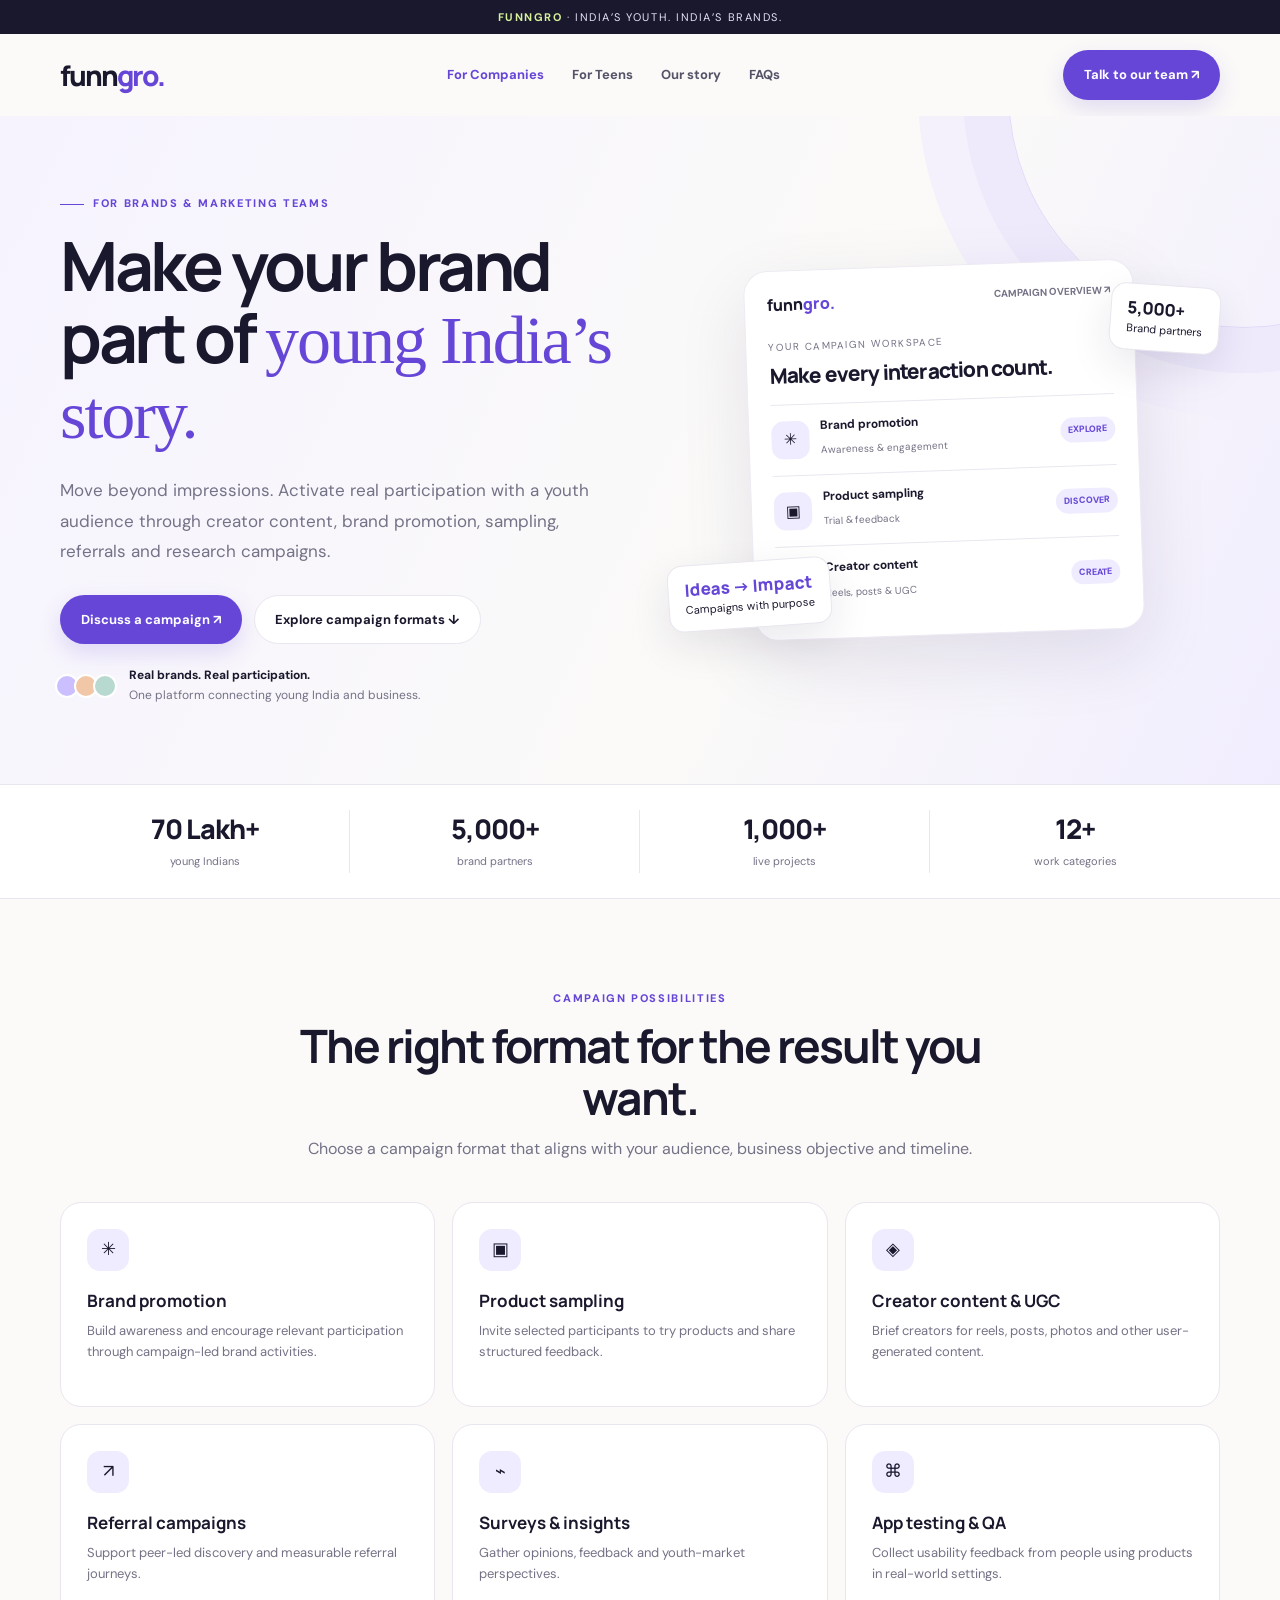
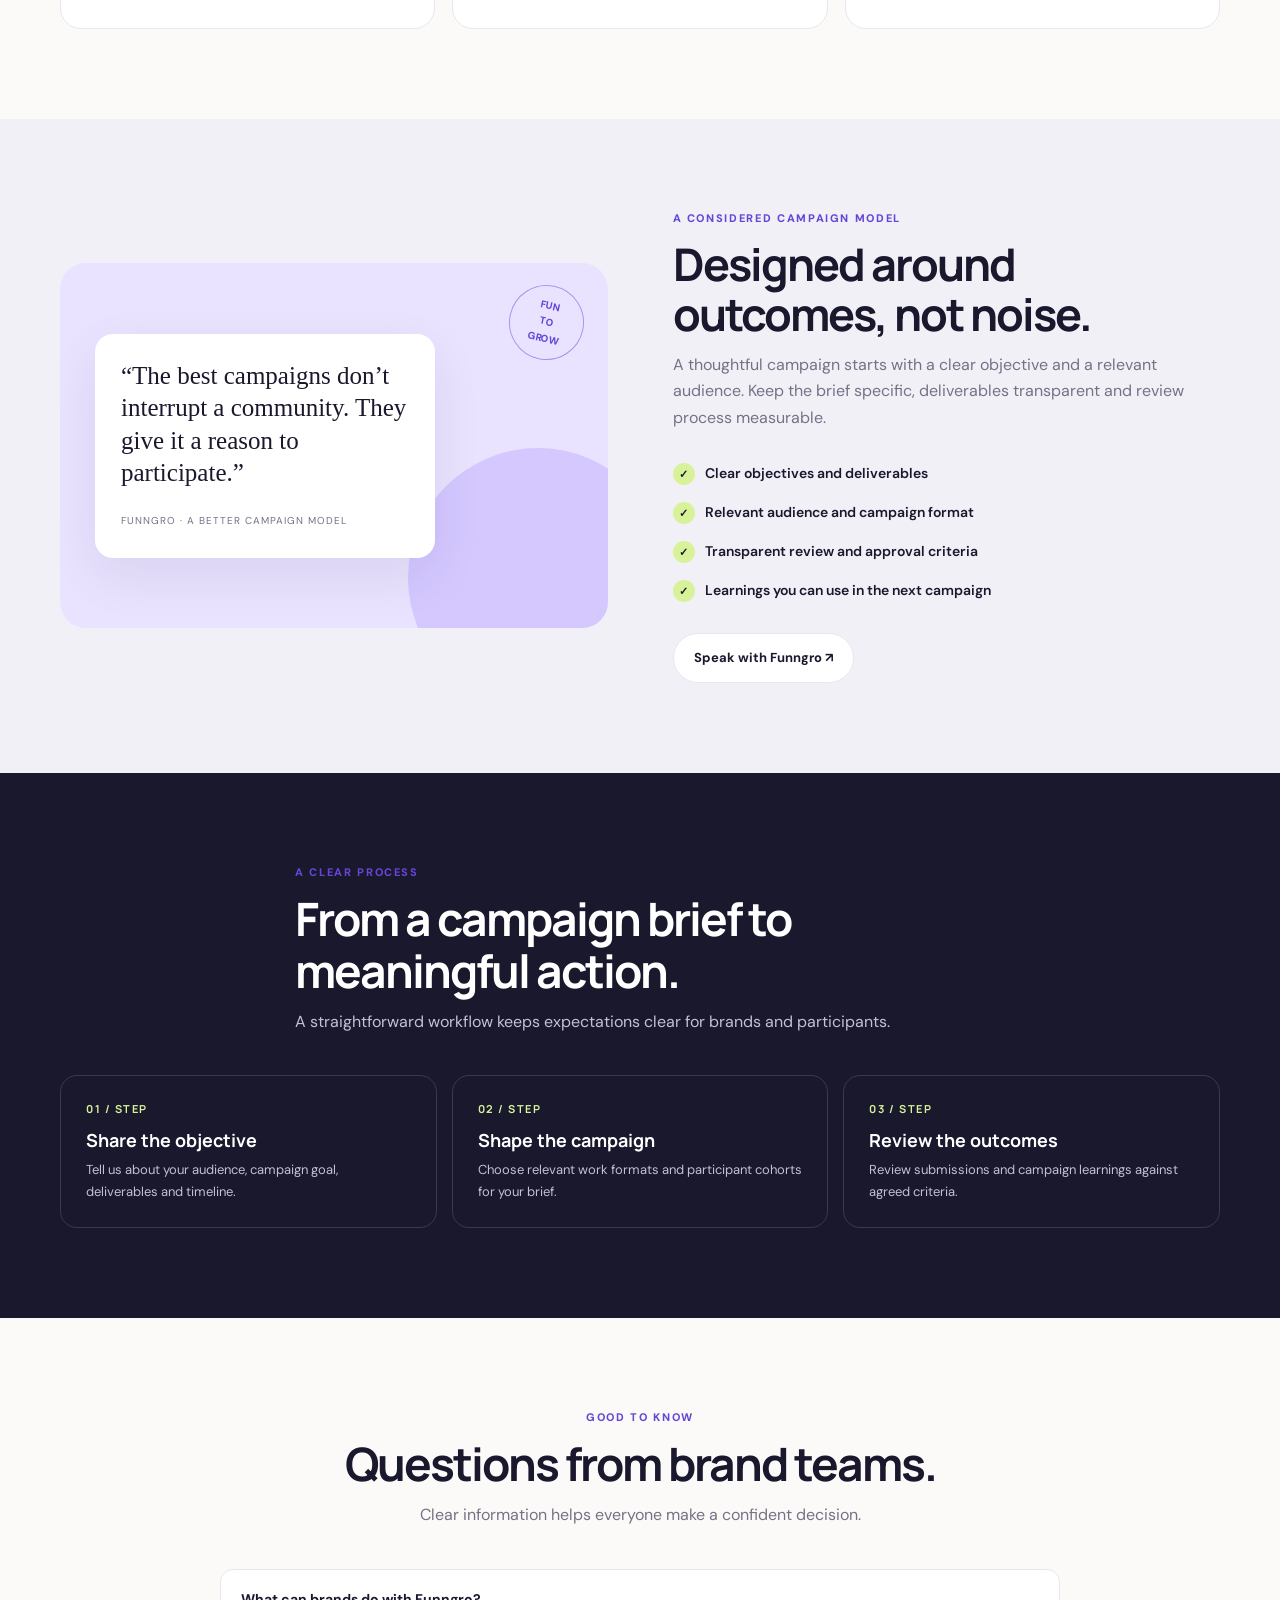
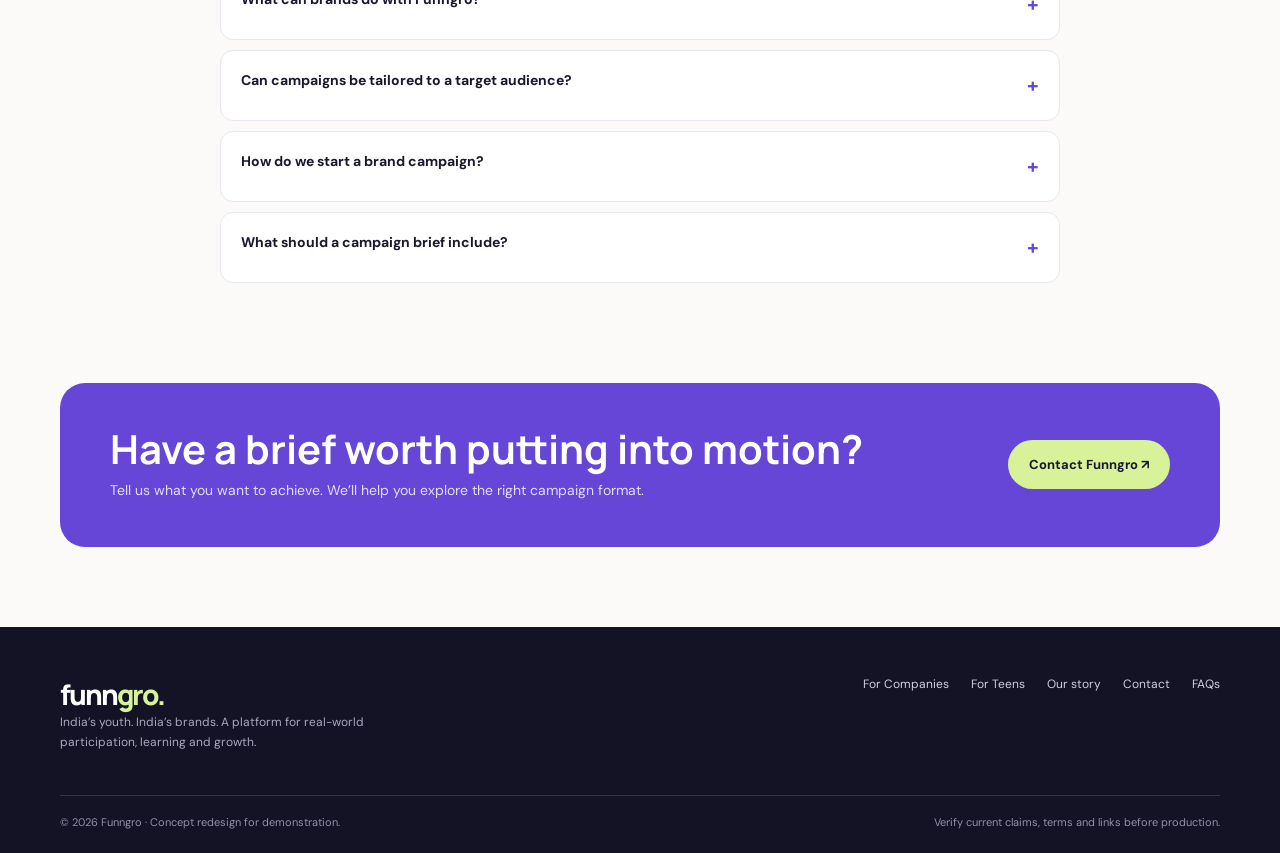
==== index.html @ 91e4d3a2 "Create index.html" ====
<!DOCTYPE html>
<html lang="en">
<head>
  <meta charset="UTF-8">
  <meta name="viewport" content="width=device-width, initial-scale=1.0">
  <meta http-equiv="refresh" content="0; url=company.html">
  <title>Funngro | Company</title>
  <link rel="canonical" href="https://ameysahat.github.io/Funngro/company.html">
</head>
<body>
  <p>Redirecting to Funngro Company page...</p>
  <a href="company.html">Visit Company Page</a>
  <script>
    window.location.replace("company.html");
  </script>
</body>
</html>
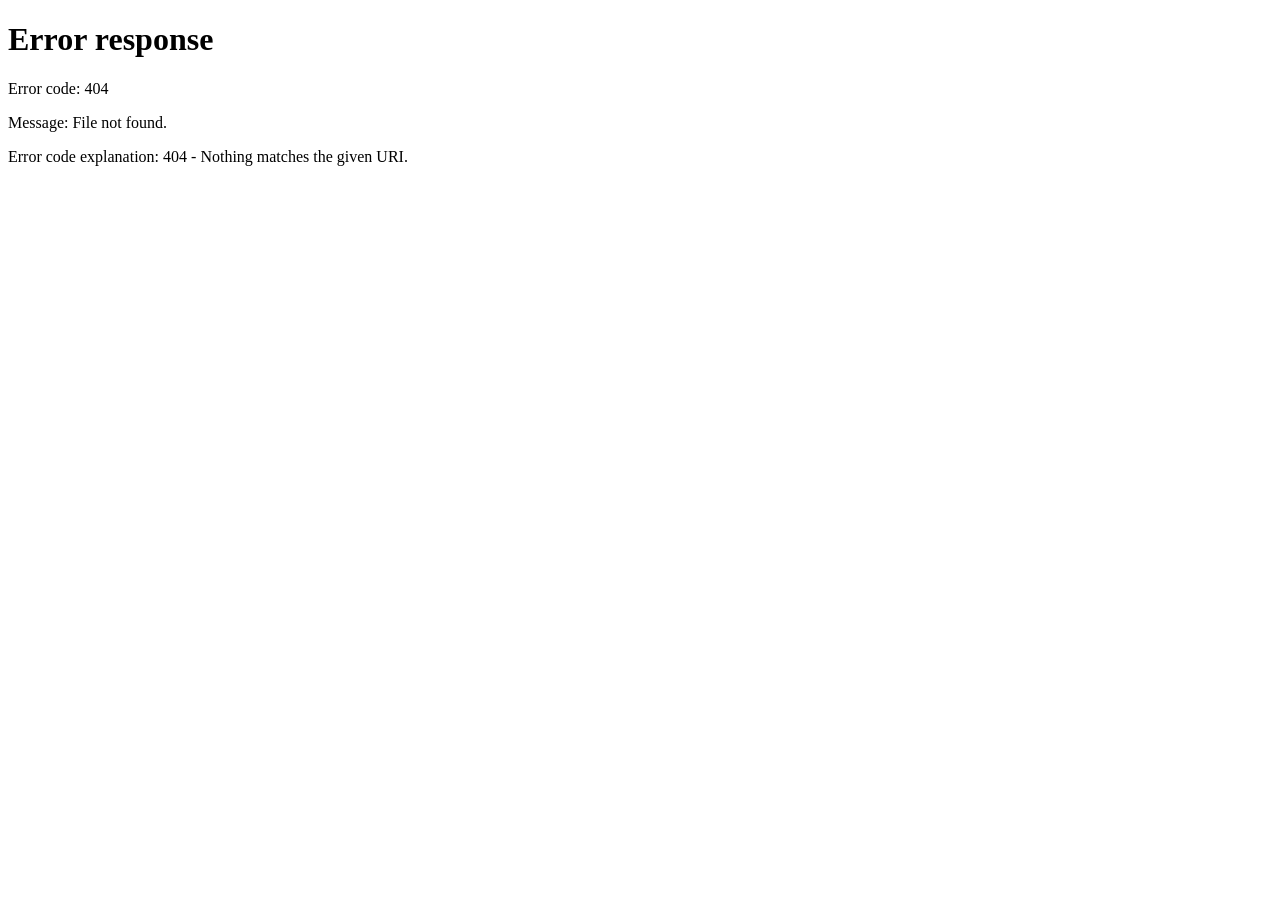
==== commit d4c1939d: "Update index.html" ====
--- a/index.html
+++ b/index.html
@@ -2,17 +2,69 @@
 <!DOCTYPE html>
 <html lang="en">
 <head>
-  <meta charset="UTF-8">
-  <meta name="viewport" content="width=device-width, initial-scale=1.0">
-  <meta http-equiv="refresh" content="0; url=company.html">
-  <title>Funngro | Company</title>
-  <link rel="canonical" href="https://ameysahat.github.io/Funngro/company.html">
+    <meta charset="UTF-8">
+    <meta name="viewport" content="width=device-width, initial-scale=1.0">
+
+    <title>Funngro | Youth Marketing & Brand Campaigns</title>
+
+    <meta name="description"
+          content="Discover Funngro's youth marketing solutions, brand campaigns, creator marketing, product sampling and youth engagement opportunities.">
+
+    <meta name="keywords"
+          content="Funngro, youth marketing, brand campaigns, creator marketing, product sampling, youth engagement India">
+
+    <meta name="author" content="Funngro">
+
+    <meta name="robots" content="index, follow">
+
+    <meta name="theme-color" content="#ffffff">
+
+    <!-- Canonical URL -->
+    <link rel="canonical"
+          href="https://ameysahat.github.io/Funngro/company/">
+
+    <!-- Open Graph -->
+    <meta property="og:type" content="website">
+    <meta property="og:title"
+          content="Funngro | Youth Marketing & Brand Campaigns">
+    <meta property="og:description"
+          content="Connect with young India through innovative brand campaigns and youth marketing solutions.">
+    <meta property="og:url"
+          content="https://ameysahat.github.io/Funngro/company/">
+
+    <!-- Twitter -->
+    <meta name="twitter:card" content="summary">
+    <meta name="twitter:title"
+          content="Funngro | Youth Marketing">
+    <meta name="twitter:description"
+          content="Discover innovative youth marketing and brand campaign opportunities with Funngro.">
+
+    <!-- Redirect to Company page -->
+    <meta http-equiv="refresh" content="0; url=company/">
+
+    <script>
+        window.location.replace("company/");
+    </script>
 </head>
+
 <body>
-  <p>Redirecting to Funngro Company page...</p>
-  <a href="company.html">Visit Company Page</a>
-  <script>
-    window.location.replace("company.html");
-  </script>
+
+    <main>
+        <h1>Welcome to Funngro</h1>
+
+        <p>
+            Discover youth marketing, brand campaigns,
+            creator marketing and product sampling opportunities.
+        </p>
+
+        <p>
+            Redirecting you to our Company page...
+        </p>
+
+        <a href="company/">
+            Visit Funngro Company Page
+        </a>
+    </main>
+
 </body>
 </html>
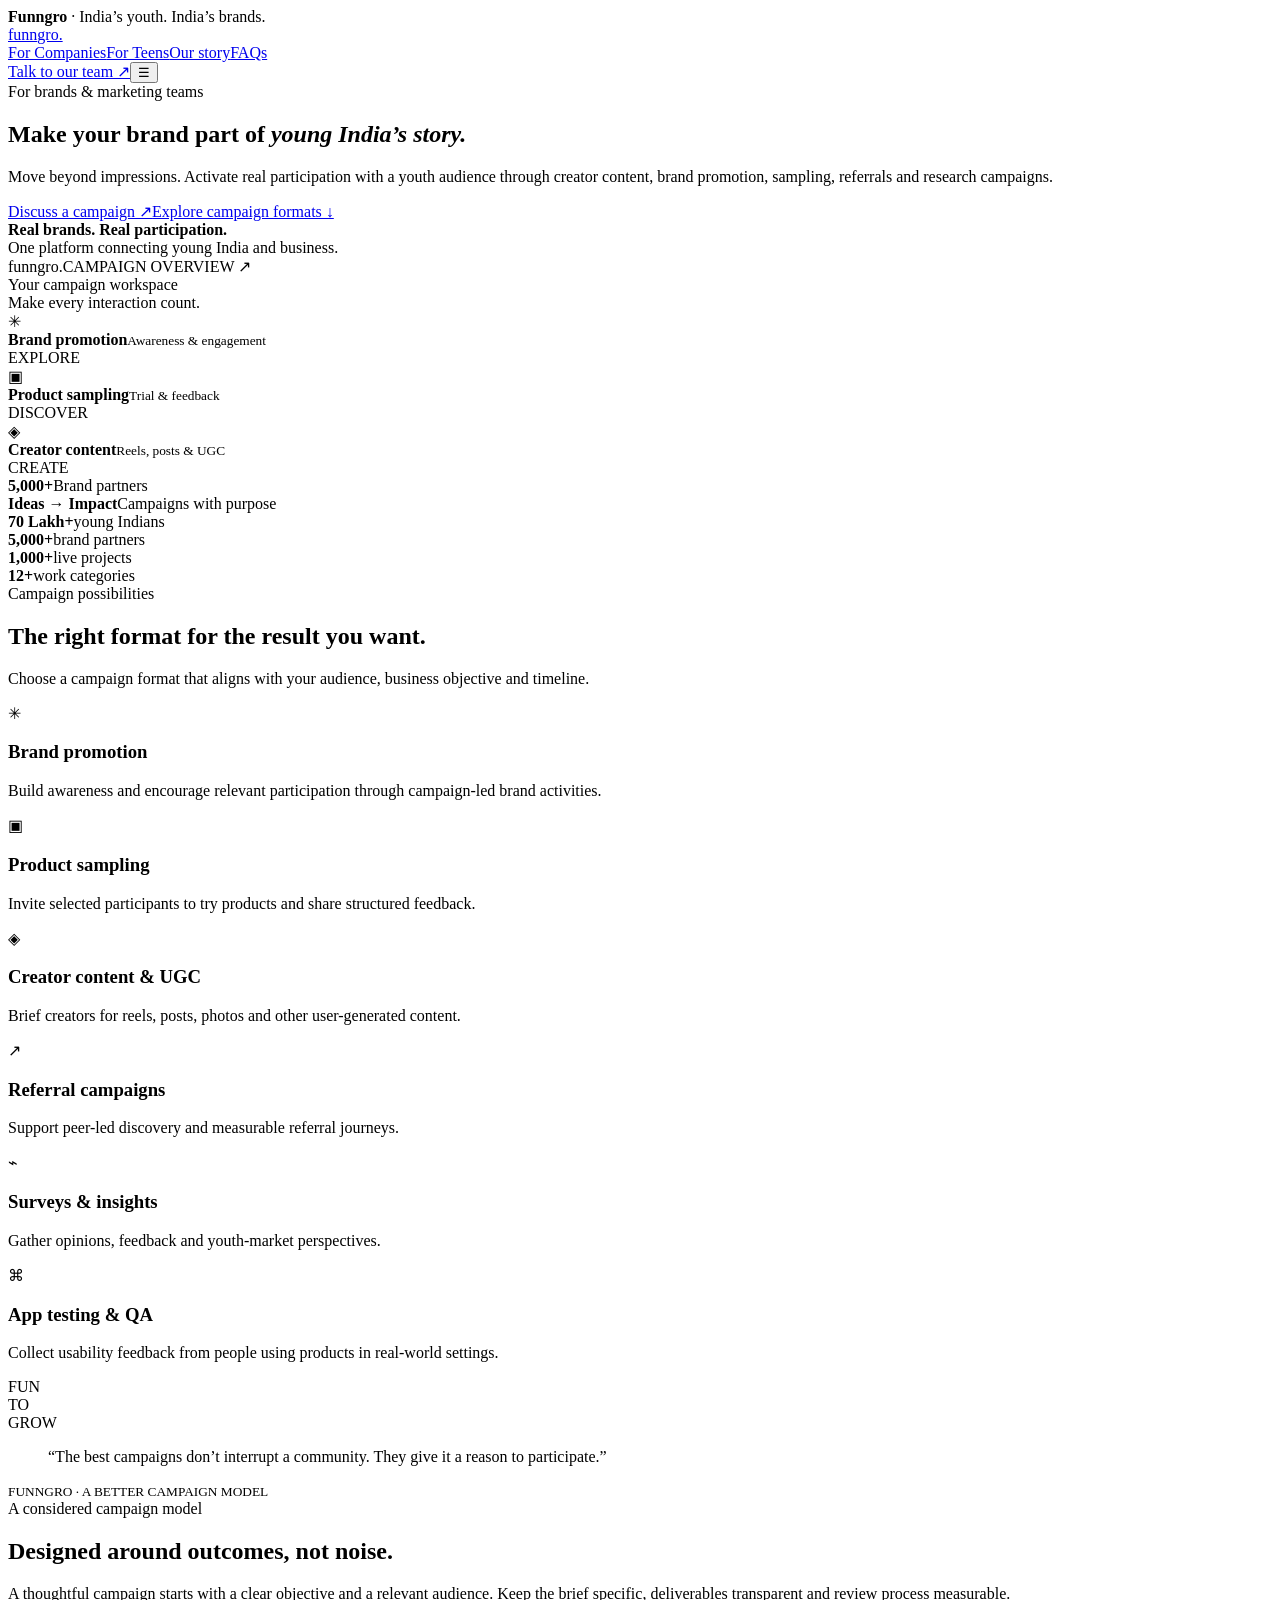
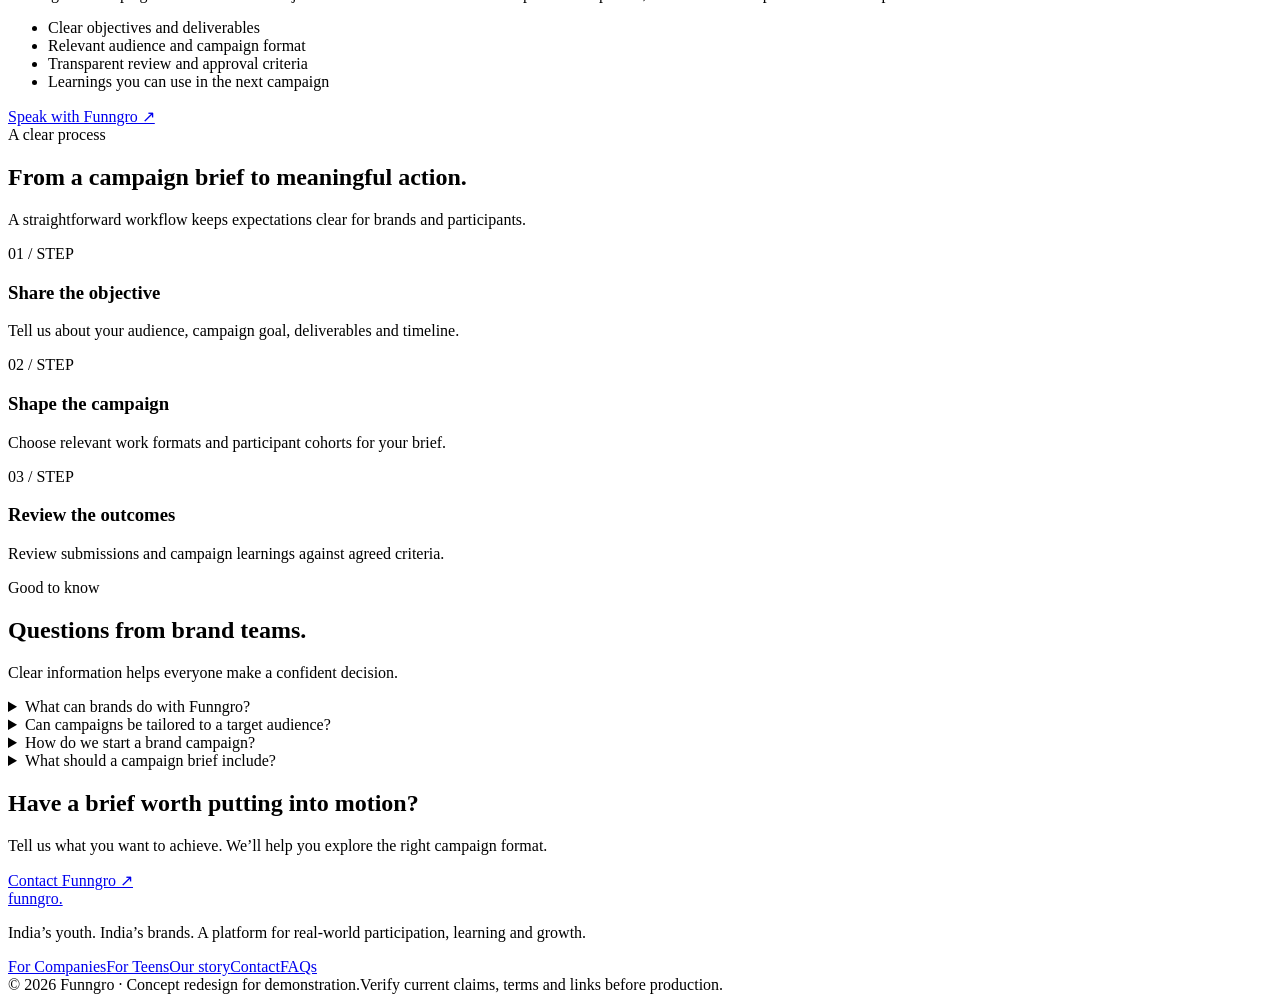
==== commit e57ed3ca: "Update index.html" ====
--- a/index.html
+++ b/index.html
@@ -21,7 +21,7 @@
 
     <!-- Canonical URL -->
     <link rel="canonical"
-          href="https://ameysahat.github.io/Funngro/company/">
+          href="https://ameysahat.github.io/Funngro/Company/">
 
     <!-- Open Graph -->
     <meta property="og:type" content="website">
@@ -30,7 +30,7 @@
     <meta property="og:description"
           content="Connect with young India through innovative brand campaigns and youth marketing solutions.">
     <meta property="og:url"
-          content="https://ameysahat.github.io/Funngro/company/">
+          content="https://ameysahat.github.io/Funngro/Company/">
 
     <!-- Twitter -->
     <meta name="twitter:card" content="summary">
@@ -40,10 +40,10 @@
           content="Discover innovative youth marketing and brand campaign opportunities with Funngro.">
 
     <!-- Redirect to Company page -->
-    <meta http-equiv="refresh" content="0; url=company/">
+    <meta http-equiv="refresh" content="0; url=Company/">
 
     <script>
-        window.location.replace("company/");
+        window.location.replace("Company/");
     </script>
 </head>
 
@@ -61,7 +61,7 @@
             Redirecting you to our Company page...
         </p>
 
-        <a href="company/">
+        <a href="Company/">
             Visit Funngro Company Page
         </a>
     </main>
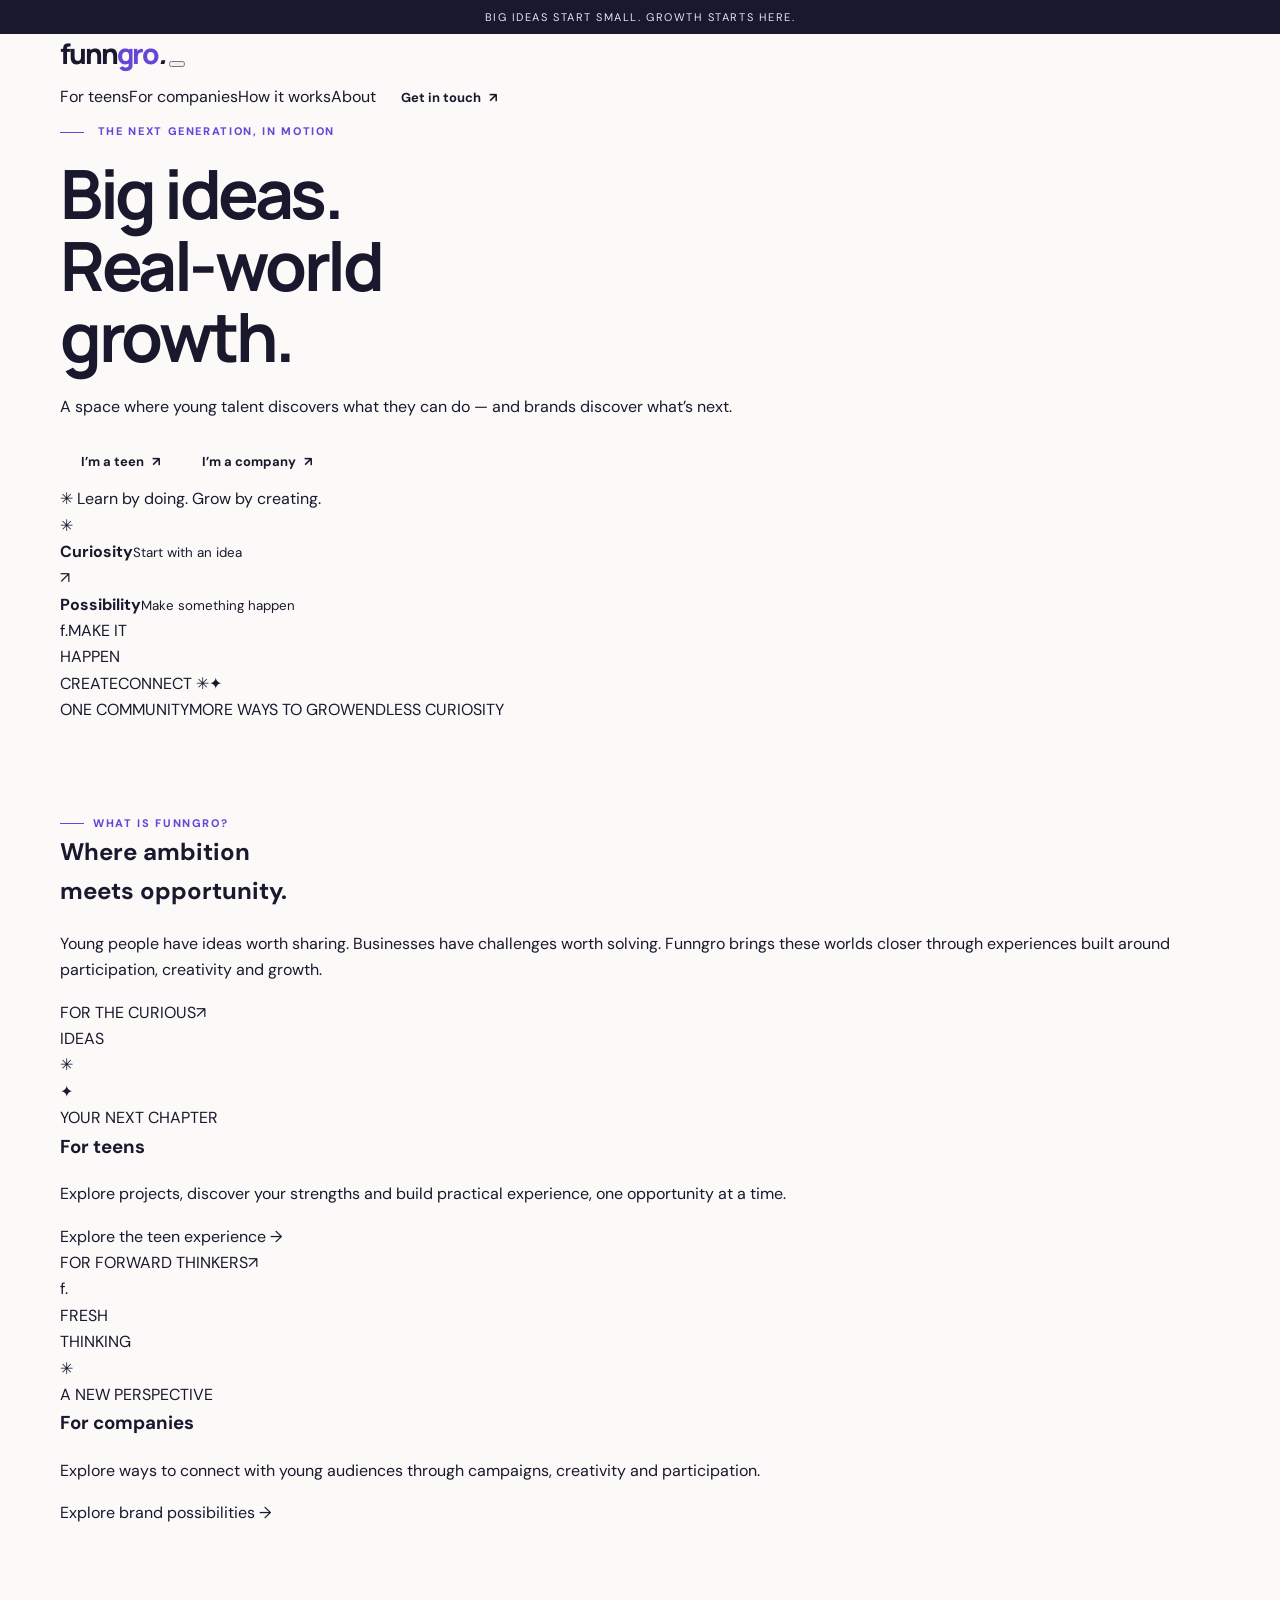
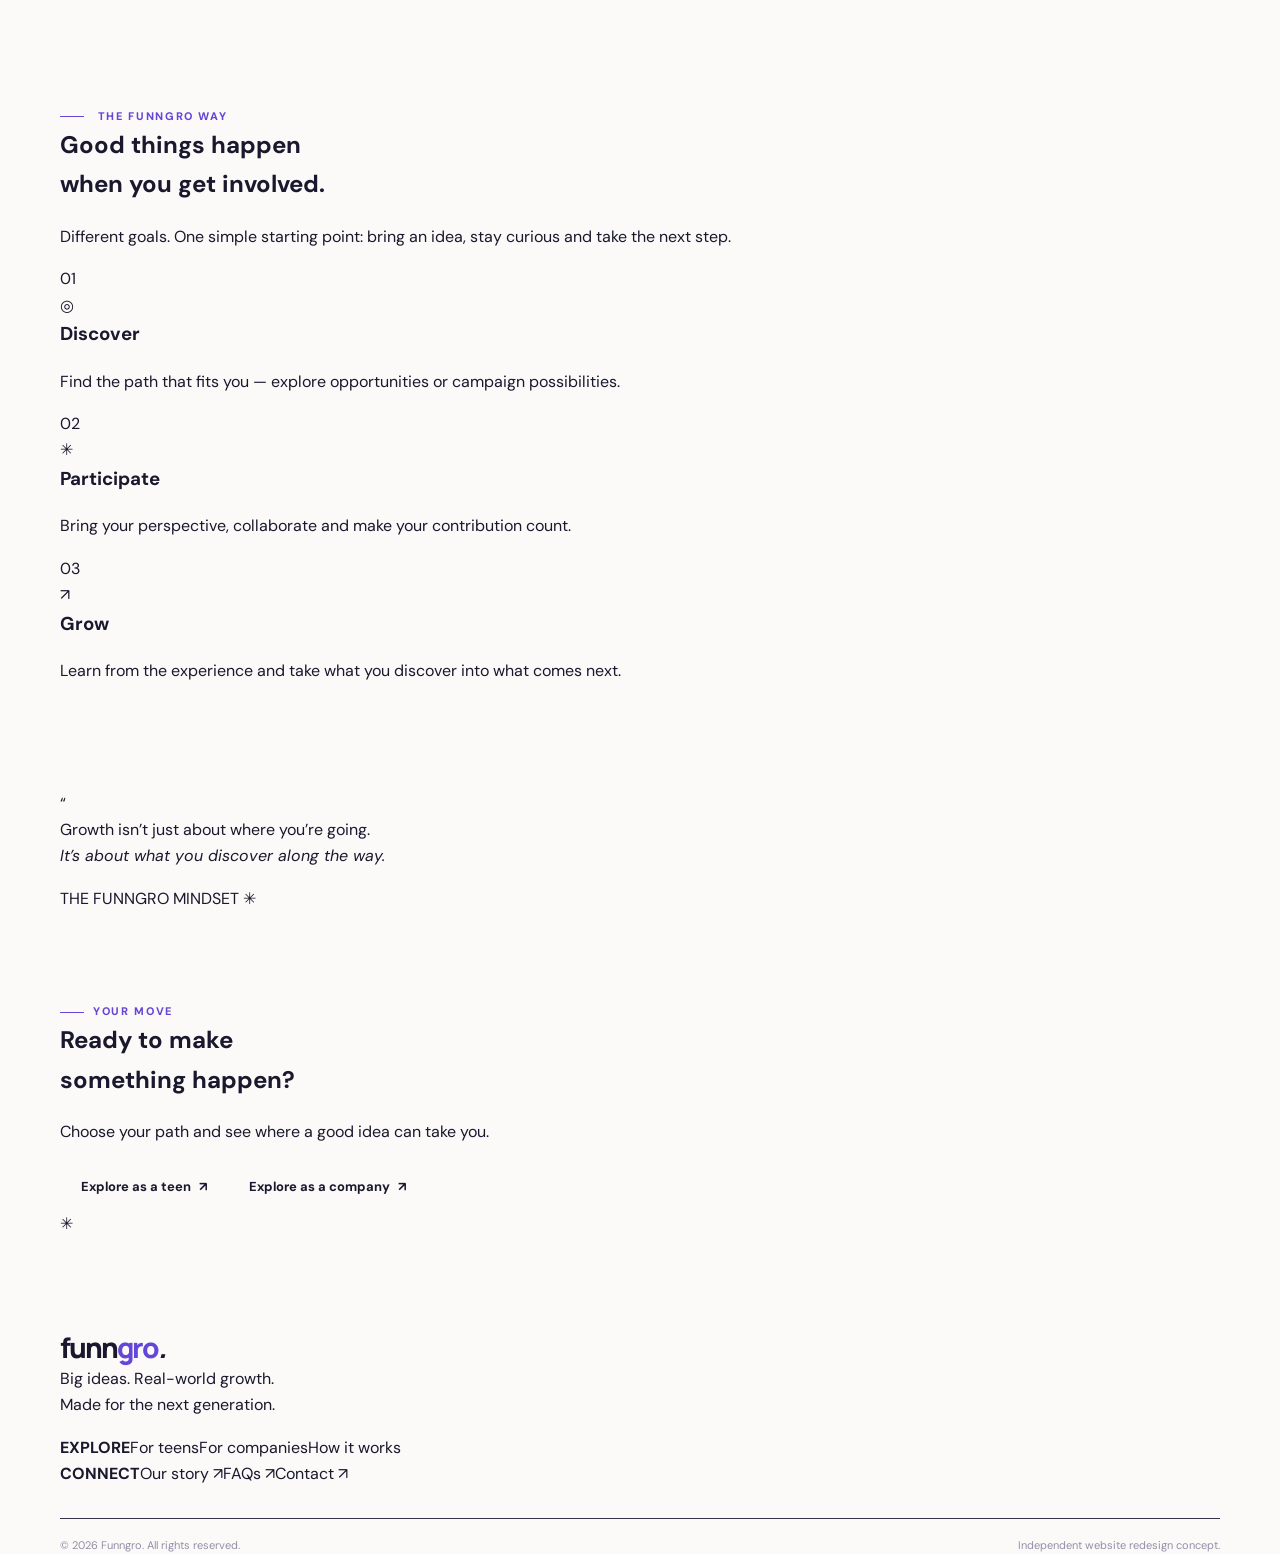
==== commit 9e08eed5: "Update index.html" ====
--- a/index.html
+++ b/index.html
@@ -1,70 +1,96 @@
+<!doctype html>
+<html lang="en-IN">
+<head>
+  <meta charset="utf-8">
+  <meta name="viewport" content="width=device-width, initial-scale=1">
+  <meta name="theme-color" content="#17152b">
+  <title>Funngro — Big ideas. Real-world growth.</title>
+  <meta name="description" content="A place where young talent and forward-thinking brands meet. Explore opportunities for teens and campaign possibilities for companies with Funngro.">
+  <link rel="canonical" href="https://ameysahat.github.io/Funngro/">
+  <meta property="og:type" content="website">
+  <meta property="og:site_name" content="Funngro">
+  <meta property="og:title" content="Funngro — Big ideas. Real-world growth.">
+  <meta property="og:description" content="Connecting young talent with real-world opportunities and brands with fresh perspectives.">
+  <meta property="og:image" content="https://ameysahat.github.io/Funngro/assets/og-cover.svg">
+  <meta name="twitter:card" content="summary_large_image">
+  <link rel="icon" href="assets/favicon.svg" type="image/svg+xml">
+  <link rel="preconnect" href="https://fonts.googleapis.com">
+  <link rel="preconnect" href="https://fonts.gstatic.com" crossorigin>
+  <link href="https://fonts.googleapis.com/css2?family=DM+Sans:wght@400;500;600;700&family=Manrope:wght@400;500;600;700;800&display=swap" rel="stylesheet">
+  <link rel="stylesheet" href="styles.css">
+  <script type="application/ld+json">{"@context":"https://schema.org","@type":"WebSite","name":"Funngro","url":"https://ameysahat.github.io/Funngro/"}</script>
+  <script src="script.js" defer></script>
+</head>
+<body>
+  <div class="announcement"><span class="announcement-dot"></span> Big ideas start small. Growth starts here.</div>
+  <header class="site-header">
+    <div class="container nav-wrap">
+      <a class="brand" href="index.html" aria-label="Funngro home">funn<span>gro</span><i>.</i></a>
+      <button class="menu-toggle" aria-label="Open navigation" aria-expanded="false" aria-controls="primary-nav"><span></span><span></span></button>
+      <nav class="nav-links" id="primary-nav" aria-label="Main navigation">
+        <a href="teen.html">For teens</a><a href="company.html">For companies</a><a href="#how">How it works</a><a href="#about">About</a>
+        <a class="button button-dark nav-cta" href="https://www.funngro.com/contact" target="_blank" rel="noopener">Get in touch <span>↗</span></a>
+      </nav>
+    </div>
+  </header>
 
-<!DOCTYPE html>
-<html lang="en">
-<head>
-    <meta charset="UTF-8">
-    <meta name="viewport" content="width=device-width, initial-scale=1.0">
+  <main>
+    <section class="home-hero">
+      <div class="container home-hero-grid">
+        <div class="hero-copy">
+          <div class="eyebrow"><span class="eyebrow-line"></span> THE NEXT GENERATION, IN MOTION</div>
+          <h1>Big ideas.<br><span class="highlight-text">Real-world</span><br>growth.</h1>
+          <p class="hero-lede">A space where young talent discovers what they can do — and brands discover what’s next.</p>
+          <div class="hero-buttons"><a class="button button-lime" href="teen.html">I’m a teen <span>↗</span></a><a class="button button-outline" href="company.html">I’m a company <span>↗</span></a></div>
+          <div class="hero-footnote"><span class="tiny-spark">✳</span> Learn by doing. Grow by creating.</div>
+        </div>
+        <div class="hero-visual" aria-label="Abstract illustration of ideas connecting people and opportunities">
+          <div class="visual-orbit orbit-a"></div><div class="visual-orbit orbit-b"></div>
+          <div class="visual-sun"></div>
+          <div class="visual-card card-top"><span class="mini-icon">✳</span><div><b>Curiosity</b><small>Start with an idea</small></div></div>
+          <div class="visual-card card-bottom"><span class="mini-icon mini-purple">↗</span><div><b>Possibility</b><small>Make something happen</small></div></div>
+          <div class="visual-center"><span class="center-mark">f.</span><span class="center-caption">MAKE IT<br>HAPPEN</span></div>
+          <span class="floating-label label-one">CREATE</span><span class="floating-label label-two">CONNECT</span>
+          <span class="visual-star star-one">✳</span><span class="visual-star star-two">✦</span>
+        </div>
+      </div>
+      <div class="hero-bottom container"><span>ONE COMMUNITY</span><span class="bottom-rule"></span><span>MORE WAYS TO GROW</span><span class="bottom-rule"></span><span>ENDLESS CURIOSITY</span></div>
+    </section>
 
-    <title>Funngro | Youth Marketing & Brand Campaigns</title>
+    <section class="section section-light" id="about">
+      <div class="container">
+        <div class="section-intro split-intro"><div><div class="eyebrow eyebrow-dark">WHAT IS FUNNGRO?</div><h2>Where ambition<br>meets <span class="text-purple">opportunity.</span></h2></div><p>Young people have ideas worth sharing. Businesses have challenges worth solving. Funngro brings these worlds closer through experiences built around participation, creativity and growth.</p></div>
+        <div class="audience-grid">
+          <article class="audience-card teen-card">
+            <div class="audience-top"><span class="pill pill-dark">FOR THE CURIOUS</span><span class="arrow-circle">↗</span></div>
+            <div class="audience-art teen-art"><div class="art-shape shape-a"></div><div class="art-shape shape-b"></div><div class="art-note note-a">IDEAS</div><div class="art-note note-b">✳</div><div class="art-figure">✦</div></div>
+            <div class="audience-content"><div class="card-kicker">YOUR NEXT CHAPTER</div><h3>For teens</h3><p>Explore projects, discover your strengths and build practical experience, one opportunity at a time.</p><a class="text-link" href="teen.html">Explore the teen experience <span>→</span></a></div>
+          </article>
+          <article class="audience-card company-card">
+            <div class="audience-top"><span class="pill pill-light">FOR FORWARD THINKERS</span><span class="arrow-circle arrow-light">↗</span></div>
+            <div class="audience-art company-art"><div class="grid-lines"></div><div class="orbit-ring"></div><div class="orbit-core">f<span>.</span></div><div class="art-note company-note">FRESH<br>THINKING</div><div class="company-spark">✳</div></div>
+            <div class="audience-content"><div class="card-kicker">A NEW PERSPECTIVE</div><h3>For companies</h3><p>Explore ways to connect with young audiences through campaigns, creativity and participation.</p><a class="text-link" href="company.html">Explore brand possibilities <span>→</span></a></div>
+          </article>
+        </div>
+      </div>
+    </section>
 
-    <meta name="description"
-          content="Discover Funngro's youth marketing solutions, brand campaigns, creator marketing, product sampling and youth engagement opportunities.">
+    <section class="section how-section" id="how">
+      <div class="container">
+        <div class="section-intro center-intro"><div class="eyebrow"><span class="eyebrow-line"></span> THE FUNNGRO WAY</div><h2>Good things happen<br>when you <span class="highlight-text">get involved.</span></h2><p>Different goals. One simple starting point: bring an idea, stay curious and take the next step.</p></div>
+        <div class="steps-grid">
+          <article class="step-card"><span class="step-number">01</span><div class="step-icon">◎</div><h3>Discover</h3><p>Find the path that fits you — explore opportunities or campaign possibilities.</p></article>
+          <article class="step-card"><span class="step-number">02</span><div class="step-icon">✳</div><h3>Participate</h3><p>Bring your perspective, collaborate and make your contribution count.</p></article>
+          <article class="step-card"><span class="step-number">03</span><div class="step-icon">↗</div><h3>Grow</h3><p>Learn from the experience and take what you discover into what comes next.</p></article>
+        </div>
+      </div>
+    </section>
 
-    <meta name="keywords"
-          content="Funngro, youth marketing, brand campaigns, creator marketing, product sampling, youth engagement India">
+    <section class="quote-section"><div class="container quote-inner"><span class="quote-mark">“</span><p>Growth isn’t just about where you’re going.<br><em>It’s about what you discover along the way.</em></p><span class="quote-signoff">THE FUNNGRO MINDSET <span>✳</span></span></div></section>
 
-    <meta name="author" content="Funngro">
+    <section class="section final-cta-section"><div class="container"><div class="final-cta"><div><div class="eyebrow eyebrow-dark">YOUR MOVE</div><h2>Ready to make<br>something <span class="text-purple">happen?</span></h2><p>Choose your path and see where a good idea can take you.</p></div><div class="final-cta-actions"><a class="button button-dark" href="teen.html">Explore as a teen <span>↗</span></a><a class="button button-white" href="company.html">Explore as a company <span>↗</span></a></div><span class="cta-decoration">✳</span></div></div></section>
+  </main>
 
-    <meta name="robots" content="index, follow">
-
-    <meta name="theme-color" content="#ffffff">
-
-    <!-- Canonical URL -->
-    <link rel="canonical"
-          href="https://ameysahat.github.io/Funngro/Company/">
-
-    <!-- Open Graph -->
-    <meta property="og:type" content="website">
-    <meta property="og:title"
-          content="Funngro | Youth Marketing & Brand Campaigns">
-    <meta property="og:description"
-          content="Connect with young India through innovative brand campaigns and youth marketing solutions.">
-    <meta property="og:url"
-          content="https://ameysahat.github.io/Funngro/Company/">
-
-    <!-- Twitter -->
-    <meta name="twitter:card" content="summary">
-    <meta name="twitter:title"
-          content="Funngro | Youth Marketing">
-    <meta name="twitter:description"
-          content="Discover innovative youth marketing and brand campaign opportunities with Funngro.">
-
-    <!-- Redirect to Company page -->
-    <meta http-equiv="refresh" content="0; url=Company/">
-
-    <script>
-        window.location.replace("Company/");
-    </script>
-</head>
-
-<body>
-
-    <main>
-        <h1>Welcome to Funngro</h1>
-
-        <p>
-            Discover youth marketing, brand campaigns,
-            creator marketing and product sampling opportunities.
-        </p>
-
-        <p>
-            Redirecting you to our Company page...
-        </p>
-
-        <a href="Company/">
-            Visit Funngro Company Page
-        </a>
-    </main>
-
+  <footer class="site-footer"><div class="container"><div class="footer-main"><div><a class="brand brand-footer" href="index.html">funn<span>gro</span><i>.</i></a><p>Big ideas. Real-world growth.<br>Made for the next generation.</p></div><div class="footer-col"><b>EXPLORE</b><a href="teen.html">For teens</a><a href="company.html">For companies</a><a href="#how">How it works</a></div><div class="footer-col"><b>CONNECT</b><a href="https://www.funngro.com/about" target="_blank" rel="noopener">Our story ↗</a><a href="https://www.funngro.com/faq" target="_blank" rel="noopener">FAQs ↗</a><a href="https://www.funngro.com/contact" target="_blank" rel="noopener">Contact ↗</a></div></div><div class="footer-bottom"><span>© <span data-year>2026</span> Funngro. All rights reserved.</span><span>Independent website redesign concept.</span></div></div></footer>
 </body>
 </html>
--- a/styles.css
+++ b/styles.css
@@ -0,0 +1,6 @@
+@import url('https://fonts.googleapis.com/css2?family=DM+Sans:wght@400;500;600;700&family=Manrope:wght@400;500;600;700;800&display=swap');
+:root{--ink:#19182d;--muted:#747286;--paper:#fbfaf8;--purple:#6546d7;--lav:#f0ecff;--lime:#d8f29a;--line:#e9e6ef;--navy:#19182d;--serif:Georgia,serif}
+*{box-sizing:border-box}html{scroll-behavior:smooth;scroll-padding-top:90px}body{margin:0;background:var(--paper);color:var(--ink);font:16px/1.65 'DM Sans',sans-serif}a{color:inherit;text-decoration:none}.container{width:min(1160px,calc(100% - 44px));margin:auto}.announcement{background:var(--navy);color:#e7e3f5;text-align:center;padding:8px;font-size:11px;letter-spacing:.14em;text-transform:uppercase}.announcement b{color:var(--lime)}.header{height:82px;display:flex;align-items:center;justify-content:space-between;gap:25px}.brand{font:800 28px 'Manrope',sans-serif;letter-spacing:-2px}.brand span{color:var(--purple)}.nav{display:flex;gap:28px;font-size:13px;font-weight:700;color:#555367}.nav a:hover,.nav .active{color:var(--purple)}.nav-actions{display:flex;align-items:center}.button{display:inline-flex;align-items:center;justify-content:center;gap:8px;border-radius:99px;padding:13px 20px;font-size:13px;font-weight:700;border:1px solid transparent;transition:.2s}.primary{background:var(--purple);color:#fff;box-shadow:0 9px 22px #6546d72b}.primary:hover{background:#4930ad;transform:translateY(-2px)}.ghost{background:#fff;border-color:var(--line)}.ghost:hover{border-color:var(--purple);color:var(--purple)}.menu{display:none;border:0;background:none;font-size:25px}.hero{padding:78px 0;background:linear-gradient(115deg,#f6f3ff,#fbfaf8 60%,#f1edff);position:relative;overflow:hidden}.hero:after{content:'';position:absolute;width:470px;height:470px;border:1px solid #e2dafb;border-radius:50%;right:-200px;top:-260px;box-shadow:0 0 0 45px #eee9fb,0 0 0 90px #f4f0fc}.hero-grid{display:grid;grid-template-columns:1fr 1fr;align-items:center;gap:55px;position:relative;z-index:1}.eyebrow,.overline{font-size:11px;text-transform:uppercase;letter-spacing:.15em;color:var(--purple);font-weight:800}.eyebrow:before{content:'';display:inline-block;width:24px;height:1px;background:var(--purple);vertical-align:middle;margin-right:9px}h1,h2,h3,p{margin-top:0}h1{font:700 clamp(43px,5.4vw,68px)/1.05 'Manrope',sans-serif;letter-spacing:-3.5px;margin:18px 0 22px}h1 em{font:400 1em/1.1 Georgia,serif;color:var(--purple);letter-spacing:-2px}.intro{color:var(--muted);font-size:17px;line-height:1.8;max-width:580px}.hero-actions{display:flex;gap:12px;flex-wrap:wrap;margin:28px 0 22px}.microproof{display:flex;align-items:center;gap:12px;font-size:12px;color:var(--muted)}.microproof strong{color:var(--ink)}.avatars{display:flex}.avatars i{width:24px;height:24px;border-radius:50%;border:2px solid white;margin-left:-5px;background:#cbbfff}.avatars i:nth-child(2){background:#f2c7a7}.avatars i:nth-child(3){background:#b8d9cf}.hero-art{min-height:420px;display:grid;place-items:center;position:relative}.orbit{position:absolute;width:360px;height:360px;border-radius:50%;background:linear-gradient(145deg,#e7e0ff,#f8f5ff);border:1px solid #e1d9f5}.orbit:after{content:'';position:absolute;inset:25px;border:1px dashed #b8a8eb;border-radius:50%}.dashboard{z-index:1;width:min(390px,100%);background:white;border:1px solid #eeeaf4;border-radius:24px;padding:22px;box-shadow:0 24px 70px #2117441a;transform:rotate(-2deg)}.dash-top{display:flex;justify-content:space-between;font-size:10px;color:var(--muted);font-weight:700}.dash-brand{font:800 16px 'Manrope';color:var(--ink)}.dash-brand span{color:var(--purple)}.dash-label{font-size:10px;letter-spacing:.13em;color:var(--muted);margin:24px 0 5px;text-transform:uppercase}.dash-title{font:800 21px 'Manrope';letter-spacing:-.8px;margin-bottom:15px}.campaign{display:flex;align-items:center;gap:11px;border-top:1px solid var(--line);padding:12px 0}.campaign-icon{width:38px;height:38px;border-radius:12px;background:var(--lav);display:grid;place-items:center}.campaign-info{flex:1}.campaign-info b{display:block;font-size:12px}.campaign-info small{font-size:10px;color:var(--muted)}.campaign-tag{background:var(--lav);color:var(--purple);border-radius:20px;padding:5px 8px;font-size:9px;font-weight:800}.float{position:absolute;z-index:2;background:white;border:1px solid var(--line);border-radius:15px;padding:12px 16px;box-shadow:0 15px 40px #21174418;font-size:11px}.float b{display:block;font:800 17px 'Manrope'}.float.one{top:45px;right:0;transform:rotate(4deg)}.float.two{bottom:32px;left:0;transform:rotate(-4deg)}.float.two b{color:var(--purple)}.metrics-band{background:#fff;border-block:1px solid var(--line)}.metrics{display:grid;grid-template-columns:repeat(4,1fr);padding:25px 0}.metric{text-align:center;border-right:1px solid var(--line)}.metric:last-child{border:0}.metric strong{display:block;font:800 27px 'Manrope';letter-spacing:-1px}.metric span{font-size:11px;color:var(--muted)}.section{padding:90px 0}.section.alt{background:#f2f0f7}.section.dark{background:var(--navy);color:white}.section-head{max-width:690px;margin:0 auto 40px}.section-head.center{text-align:center}.section-head h2{font:700 clamp(32px,4vw,46px)/1.13 'Manrope';letter-spacing:-2px;margin:12px 0}.section-head p,.muted{color:var(--muted)}.dark .section-head p{color:#c5c1d3}.grid{display:grid;grid-template-columns:repeat(3,1fr);gap:17px}.feature{background:white;border:1px solid var(--line);border-radius:21px;padding:26px;min-height:205px;transition:.2s}.feature:hover{transform:translateY(-4px);box-shadow:0 20px 50px #21174412}.feature-icon{width:42px;height:42px;border-radius:13px;background:var(--lav);display:grid;place-items:center;font-size:18px;margin-bottom:18px}.feature h3{font:700 17px 'Manrope';margin-bottom:8px}.feature p{font-size:13px;color:var(--muted);margin:0}.two-col{display:grid;grid-template-columns:1fr 1fr;gap:65px;align-items:center}.editorial{background:#e9e3ff;border-radius:26px;min-height:365px;padding:35px;position:relative;overflow:hidden;display:flex;align-items:center}.editorial:after{content:'';position:absolute;width:260px;height:260px;border-radius:50%;background:#d4c8ff;right:-60px;bottom:-80px}.quote{position:relative;z-index:1;background:white;border-radius:18px;padding:26px;max-width:340px;box-shadow:0 18px 50px #21174415}.quote blockquote{font:25px/1.3 Georgia,serif;margin:0 0 16px}.quote small{color:var(--muted);font-size:10px;letter-spacing:.1em}.stamp{position:absolute;right:24px;top:22px;border:1px solid #a995ef;border-radius:50%;width:75px;height:75px;display:grid;place-items:center;text-align:center;color:var(--purple);font-size:10px;font-weight:800;z-index:1;transform:rotate(12deg)}.two-col h2{font:700 clamp(32px,4vw,45px)/1.12 'Manrope';letter-spacing:-2px;margin:12px 0}.ticks{list-style:none;padding:0;margin:23px 0}.ticks li{font-size:14px;font-weight:600;padding:8px 0}.ticks li:before{content:'✓';display:inline-grid;place-items:center;width:22px;height:22px;border-radius:50%;background:var(--lime);margin-right:10px;font-size:11px}.steps{display:grid;grid-template-columns:repeat(3,1fr);gap:15px}.step{padding:25px;border:1px solid #3b394e;border-radius:17px}.step-no{color:var(--lime);font:700 11px 'Manrope';letter-spacing:.14em}.step h3{font:700 18px 'Manrope';margin:12px 0 7px}.step p{font-size:13px;color:#c4c0d2;margin:0}.faq{max-width:840px;margin:auto}.faq details{background:white;border:1px solid var(--line);border-radius:13px;padding:18px 20px;margin:10px 0}.faq summary{cursor:pointer;font-size:14px;font-weight:700;list-style:none;display:flex;justify-content:space-between}.faq summary:after{content:'+';font-size:20px;color:var(--purple)}.faq details[open] summary:after{content:'−'}.faq details p{font-size:13px;color:var(--muted);margin:12px 0 0}.cta{margin:0 auto 0;background:var(--purple);color:white;border-radius:25px;padding:44px 50px;display:flex;align-items:center;justify-content:space-between;gap:25px;position:relative;overflow:hidden}.cta h2{font:700 clamp(29px,3.4vw,40px)/1.12 'Manrope';margin:0 0 8px}.cta p{font-size:14px;color:#e4ddff;margin:0}.cta .button{background:var(--lime);color:var(--ink);white-space:nowrap}.footer{background:#141326;color:white;padding:48px 0 22px;margin-top:80px}.footer-top{display:flex;justify-content:space-between;gap:30px;flex-wrap:wrap}.footer .brand{color:white}.footer .brand span{color:var(--lime)}.footer p{font-size:12px;color:#aaa7bd;max-width:340px}.footer-links{display:flex;gap:22px;flex-wrap:wrap}.footer-links a{font-size:12px;color:#d1cede}.footer-bottom{border-top:1px solid #373449;margin-top:30px;padding-top:17px;color:#928fa7;font-size:11px;display:flex;justify-content:space-between;gap:15px;flex-wrap:wrap}.teen .hero{background:linear-gradient(115deg,#f5f9ee,#fbfaf8 60%,#f1edff)}.teen .orbit{background:linear-gradient(145deg,#e8f4d6,#f6f1ff)}.teen .cta{background:#292546}.teen .float.two b{color:#536d1b}
+@media(max-width:850px){.hero-grid{gap:25px}.nav{gap:16px}.two-col{gap:32px}.orbit{width:310px;height:310px}.hero-art{min-height:370px}}
+@media(max-width:700px){.container{width:calc(100% - 32px)}.header{height:70px}.nav{display:none;position:absolute;z-index:10;top:70px;left:0;right:0;background:white;padding:20px 25px;box-shadow:0 15px 40px #21174418;flex-direction:column;align-items:flex-start}.nav.open{display:flex}.nav-actions>.button{display:none}.menu{display:block}.hero{padding:54px 0 42px}.hero-grid,.two-col{grid-template-columns:1fr;gap:25px}.hero-art{min-height:340px}.orbit{width:280px;height:280px}.metrics{grid-template-columns:repeat(2,1fr);gap:16px}.metric:nth-child(2){border:0}.section{padding:65px 0}.grid{grid-template-columns:repeat(2,1fr)}.steps{grid-template-columns:1fr}.cta{display:block;padding:32px 27px}.cta .button{margin-top:20px}.editorial{min-height:320px}}
+@media(max-width:480px){h1{font-size:43px;letter-spacing:-2.6px}.intro{font-size:15px}.grid{grid-template-columns:1fr}.feature{min-height:auto}.hero-art{min-height:310px}.dashboard{padding:17px;width:96%}.float.one{top:10px}.float.two{bottom:8px}.metric strong{font-size:22px}.footer-bottom{display:block}.footer-bottom span{display:block;margin-top:7px}}
